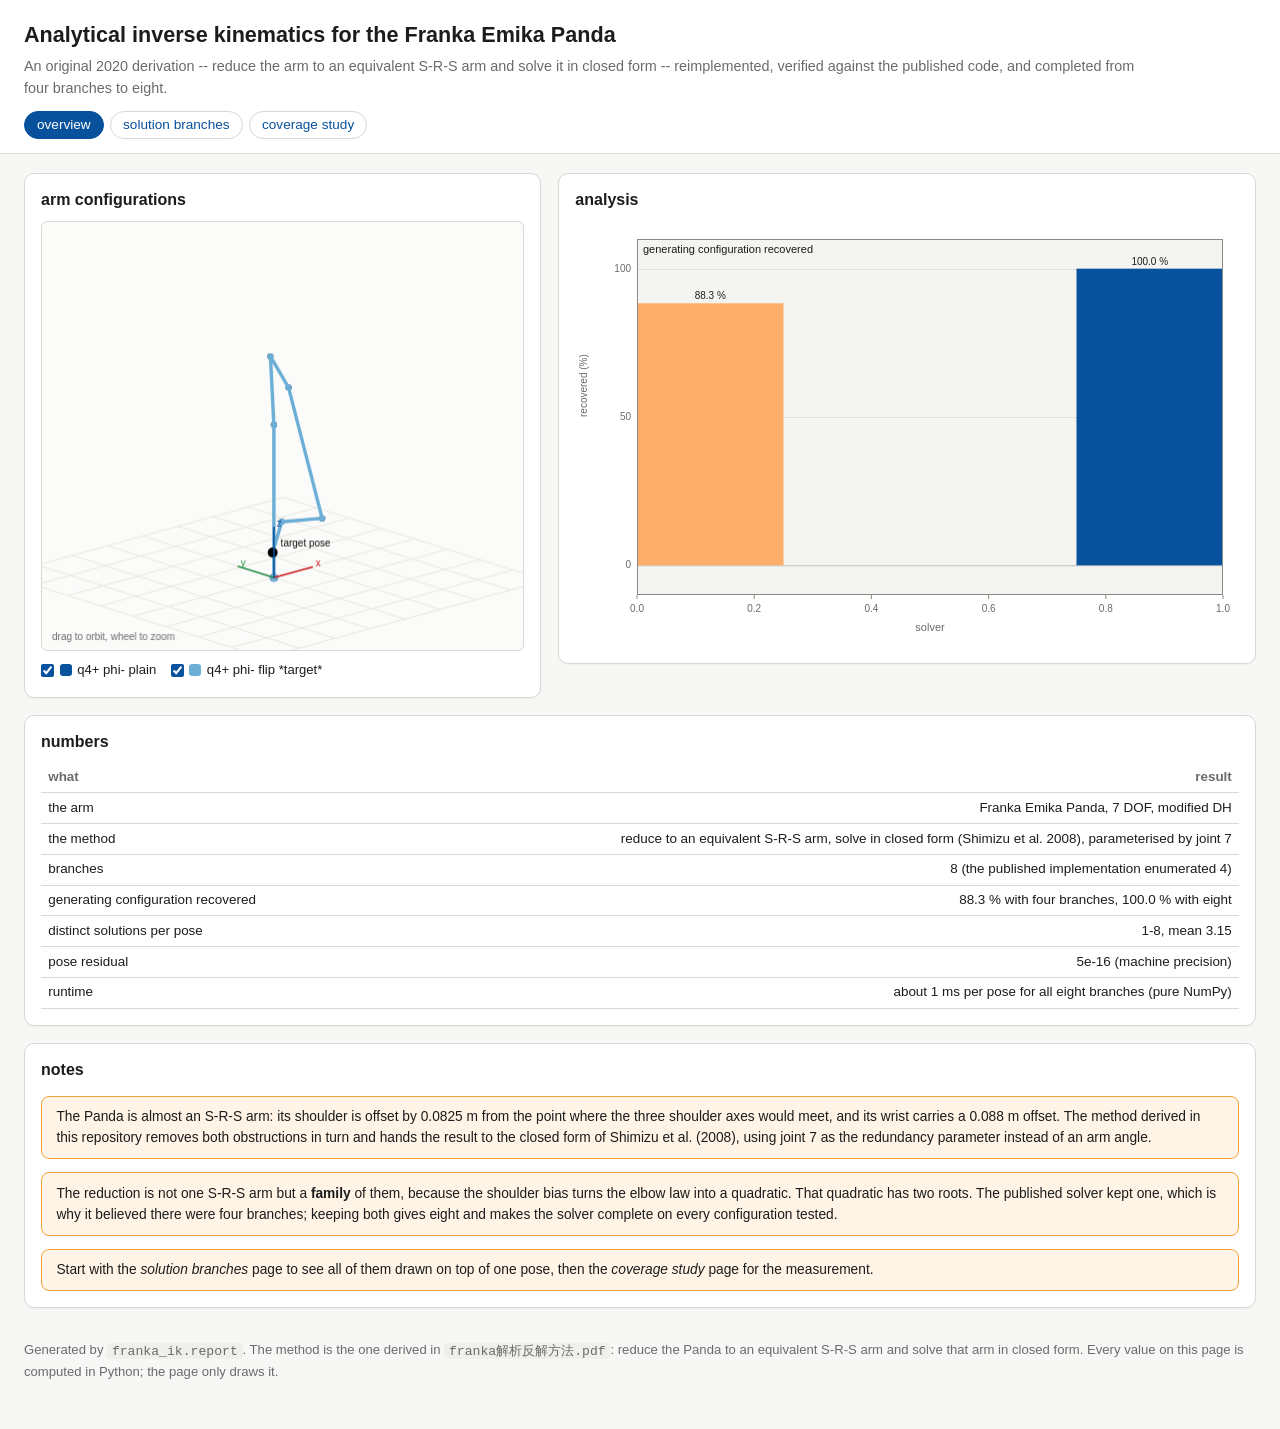
==== demos/index.html @ 283b618f "feat(demos): add interactive branch reports, and the study CLI Two things that make the finding visi" ====
<!DOCTYPE html>
<html lang="en">
<head>
<meta charset="utf-8">
<meta name="viewport" content="width=device-width, initial-scale=1">
<title>Analytical inverse kinematics for the Franka Emika Panda</title>
<style>
/* Interactive report styling for the franka_ik demos.
 *
 * Deliberately dependency-free and offline-safe: no web fonts, no CDN, no
 * framework.  The pages must open correctly straight from the file system.
 */

:root {
  --bg: #f7f7f5;
  --panel: #ffffff;
  --ink: #1c1c1c;
  --muted: #6b6b6b;
  --line: #d8d8d4;
  --accent: #08519c;
  --limit: #cb181d;
  --feasible: #c7e9c0;
  --infeasible: #e4e4e0;
  --warn-bg: #fff4e5;
  --warn-border: #f0a13a;
}

* { box-sizing: border-box; }

body {
  margin: 0;
  padding: 0 0 3rem;
  background: var(--bg);
  color: var(--ink);
  font-family: -apple-system, BlinkMacSystemFont, "Segoe UI", "Noto Sans CJK SC",
    "PingFang SC", "Microsoft YaHei", Roboto, Helvetica, Arial, sans-serif;
  font-size: 15px;
  line-height: 1.55;
}

header {
  background: var(--panel);
  border-bottom: 1px solid var(--line);
  padding: 1.1rem 1.5rem 0.9rem;
}

header h1 { margin: 0 0 0.25rem; font-size: 1.35rem; }
header p { margin: 0; color: var(--muted); font-size: 0.9rem; max-width: 70rem; }

nav.pages {
  margin-top: 0.7rem;
  display: flex;
  flex-wrap: wrap;
  gap: 0.4rem;
}

nav.pages a {
  text-decoration: none;
  color: var(--accent);
  border: 1px solid var(--line);
  border-radius: 999px;
  padding: 0.15rem 0.75rem;
  font-size: 0.85rem;
  background: var(--panel);
}

nav.pages a.current { background: var(--accent); color: #fff; border-color: var(--accent); }

main { padding: 1.2rem 1.5rem 0; max-width: 1500px; margin: 0 auto; }

.grid {
  display: grid;
  grid-template-columns: minmax(340px, 1fr) minmax(420px, 1.35fr);
  gap: 1.1rem;
  align-items: start;
}

@media (max-width: 1050px) { .grid { grid-template-columns: 1fr; } }

.card {
  background: var(--panel);
  border: 1px solid var(--line);
  border-radius: 10px;
  padding: 0.85rem 1rem 1rem;
  box-shadow: 0 1px 2px rgba(0, 0, 0, 0.04);
}

.card h2 { margin: 0 0 0.5rem; font-size: 1rem; }
.card h3 { margin: 0.9rem 0 0.35rem; font-size: 0.92rem; color: var(--muted); font-weight: 600; }

canvas { display: block; width: 100%; border-radius: 6px; }

canvas.scene { height: 430px; background: #fbfbfa; border: 1px solid var(--line); cursor: grab; }
canvas.scene:active { cursor: grabbing; }
canvas.chart { height: 260px; }
canvas.chart.tall { height: 420px; }
canvas.chart.xtall { height: 620px; }

.controls { display: flex; flex-wrap: wrap; align-items: center; gap: 0.6rem; margin-top: 0.7rem; }

.controls label { font-size: 0.85rem; color: var(--muted); }

input[type="range"] { flex: 1 1 220px; min-width: 160px; accent-color: var(--accent); }

button, select {
  font: inherit;
  font-size: 0.85rem;
  padding: 0.25rem 0.7rem;
  border-radius: 6px;
  border: 1px solid var(--line);
  background: var(--panel);
  color: var(--ink);
  cursor: pointer;
}

button.primary { background: var(--accent); border-color: var(--accent); color: #fff; }
button:hover { border-color: var(--accent); }

.readout {
  display: flex;
  flex-wrap: wrap;
  gap: 0.9rem;
  margin-top: 0.7rem;
  font-variant-numeric: tabular-nums;
  font-size: 0.85rem;
}

.readout div { background: #f2f4f7; border-radius: 6px; padding: 0.25rem 0.6rem; }
.readout b { color: var(--accent); font-weight: 600; }

table { border-collapse: collapse; width: 100%; font-size: 0.84rem; }
th, td { border-bottom: 1px solid var(--line); padding: 0.28rem 0.45rem; text-align: right; }
th:first-child, td:first-child { text-align: left; }
th { color: var(--muted); font-weight: 600; }
td.bad { color: var(--limit); font-weight: 600; }
td.psi { font-variant-numeric: tabular-nums; }

.note {
  background: var(--warn-bg);
  border: 1px solid var(--warn-border);
  border-radius: 8px;
  padding: 0.6rem 0.9rem;
  font-size: 0.86rem;
  margin: 0.8rem 0 0;
}

.note.ok { background: #eef7ee; border-color: #7cb87c; }
.note h3 { margin: 0 0 0.3rem; color: inherit; }
.note ul { margin: 0.3rem 0 0; padding-left: 1.1rem; }

.legend { display: flex; flex-wrap: wrap; gap: 0.75rem; font-size: 0.8rem; margin-top: 0.4rem; }
.legend span { display: inline-flex; align-items: center; gap: 0.3rem; }
.legend i { width: 14px; height: 3px; border-radius: 2px; display: inline-block; }
.legend i.band { height: 12px; opacity: 0.8; }

/* branch toggles: one checkbox per arm drawn in the 3D scene */
.branches { display: flex; flex-wrap: wrap; gap: 0.35rem 0.9rem; margin-top: 0.6rem; font-size: 0.82rem; }
.branches label { display: inline-flex; align-items: center; gap: 0.35rem; cursor: pointer; }
.branches i { width: 12px; height: 12px; border-radius: 3px; display: inline-block; }
.branches input { margin: 0; accent-color: var(--accent); }
.branches .dim { opacity: 0.45; }

footer { max-width: 1500px; margin: 2rem auto 0; padding: 0 1.5rem; color: var(--muted); font-size: 0.82rem; }
footer code { background: #efefec; padding: 0.05rem 0.3rem; border-radius: 4px; }

</style>
</head>
<body>
<header>
  <h1>Analytical inverse kinematics for the Franka Emika Panda</h1>
  <p>An original 2020 derivation -- reduce the arm to an equivalent S-R-S arm and solve it in closed form -- reimplemented, verified against the published code, and completed from four branches to eight.</p>
  <nav class="pages"><a href="index.html" class="current">overview</a><a href="branches.html">solution branches</a><a href="coverage.html">coverage study</a></nav>
</header>
<main>
  <div class="grid">
    <section class="card">
      <h2>arm configurations</h2>
      <canvas id="scene" class="scene"></canvas>
      <div id="branches" class="branches"></div>
    </section>
    <section class="card">
      <h2>analysis</h2>
      <canvas id="chart" class="chart tall"></canvas>
      <div id="legend" class="legend"></div>
    </section>
  </div>
  <section class="card" id="table-card" style="margin-top:1.1rem">
    <h2>numbers</h2>
    <div id="table"></div>
  </section>
  <section class="card" style="margin-top:1.1rem">
    <h2>notes</h2>
    <div id="notes"></div>
  </section>
</main>
<footer>
  Generated by <code>franka_ik.report</code>.  The method is the one derived in
  <code>franka&#35299;&#26512;&#21453;&#35299;&#26041;&#27861;.pdf</code>: reduce the Panda to an equivalent S-R-S arm and solve
  that arm in closed form.  Every value on this page is computed in Python; the
  page only draws it.
</footer>
<script>
window.FRANKA_IK_DATA = {"kind":"index","arms":[{"label":"q4+ phi- plain","color":"#08519c","points":[[0.0,0.0,0.0],[0.0,0.0,0.333],[0.0,0.0,0.333],[-0.160294,-0.161402,0.552343],[-0.167799,-0.224861,0.500162],[0.007313,-0.139279,0.159173],[0.007313,-0.139279,0.159173],[-0.071725,-0.100588,0.159245],[-0.043683,-0.043145,0.073437]],"qDeg":[-134.8026,46.0427,28.5213,-172.1903,103.3792,195.3297,35.1898],"poseError":4.996003610813204e-16,"withinLimits":true,"recoversTarget":false},{"label":"q4+ phi- flip","color":"#6baed6","points":[[0.0,0.0,0.0],[0.0,0.0,0.333],[0.0,0.0,0.333],[-0.160294,-0.161402,0.552343],[-0.167799,-0.224861,0.500162],[0.007313,-0.139279,0.159173],[0.007313,-0.139279,0.159173],[-0.071725,-0.100588,0.159245],[-0.043683,-0.043145,0.073437]],"qDeg":[45.1974,-46.0427,-151.4787,-172.1903,103.3792,195.3297,35.1898],"poseError":4.996003610813204e-16,"withinLimits":true,"recoversTarget":true}],"target":{"points":[[0.0,0.0,0.0],[0.0,0.0,0.333],[0.0,0.0,0.333],[-0.160294,-0.161402,0.552343],[-0.167799,-0.224861,0.500162],[0.007313,-0.139279,0.159173],[0.007313,-0.139279,0.159173],[-0.071725,-0.100588,0.159245],[-0.043683,-0.043145,0.073437]],"qDeg":[45.1974,-46.0427,-151.4787,-172.1903,103.3792,195.3297,35.1898]},"tool":[-0.043683,-0.043145,0.073437],"toggleArms":true,"panels":[{"title":"generating configuration recovered","yLabel":"recovered (%)","xLabel":"solver","xValues":[0.0,1.0],"barWidth":0.5,"bars":[{"x":0.0,"y":88.33,"label":"88.3 %","color":"#fdae6b"},{"x":1.0,"y":100.0,"label":"100.0 %","color":"#08519c"}],"markers":[]}],"table":{"headers":["what","result"],"rows":[["the arm","Franka Emika Panda, 7 DOF, modified DH"],["the method","reduce to an equivalent S-R-S arm, solve in closed form (Shimizu et al. 2008), parameterised by joint 7"],["branches","8 (the published implementation enumerated 4)"],["generating configuration recovered","88.3 % with four branches, 100.0 % with eight"],["distinct solutions per pose","1-8, mean 3.15"],["pose residual","5e-16 (machine precision)"],["runtime","about 1 ms per pose for all eight branches (pure NumPy)"]]},"notes":["The Panda is almost an S-R-S arm: its shoulder is offset by 0.0825 m from the point where the three shoulder axes would meet, and its wrist carries a 0.088 m offset. The method derived in this repository removes both obstructions in turn and hands the result to the closed form of Shimizu et al. (2008), using joint 7 as the redundancy parameter instead of an arm angle.","The reduction is not one S-R-S arm but a <b>family</b> of them, because the shoulder bias turns the elbow law into a quadratic. That quadratic has two roots. The published solver kept one, which is why it believed there were four branches; keeping both gives eight and makes the solver complete on every configuration tested.","Start with the <i>solution branches</i> page to see all of them drawn on top of one pose, then the <i>coverage study</i> page for the measurement."]};
</script>
<script>
/* Interactive renderer for the franka_ik HTML reports.
 *
 * The Python side computes everything and embeds it as `window.FRANKA_IK_DATA`.
 * This file only draws it: a 3D wireframe scene that can show several arm
 * configurations at once (one per solution branch, which is the whole point of
 * this repository), a general multi-panel 2D chart, and a table.
 *
 * No external dependency, no CDN, no network: the pages must open from disk.
 *
 * Data schema (angles in degrees, positions in metres):
 *
 *   title        string
 *   kind         "index" | "branches" | "coverage" | "tracking"
 *   arms         [{label, color, points: [[x,y,z] x 8], qDeg[7],
 *                  poseError, withinLimits, recoversTarget, dim?}]
 *   target       {points, qDeg} | null       the configuration the pose came from
 *   tool         [x, y, z] | null            the target pose position
 *   panels       see below
 *   table        {headers, rows}
 *   notes        string[]
 *   toggleArms   boolean                     offer per-arm visibility checkboxes
 *
 * Panel schema:
 *   {title, series: [{label, values, color?, dashed?}], xValues?, xLabel?,
 *    markers: [{x, label, color}], bands: [[lo, hi]], fixedY?: [lo, hi]}
 */

(function () {
  "use strict";

  var DATA = window.FRANKA_IK_DATA || {};
  var COLORS = ["#08519c", "#cb181d", "#238b45", "#f16913", "#6a51a3", "#0c7489", "#8c510a"];
  var GRID = "#e2e2de";
  var AXIS = "#8a8a85";
  var INK = "#1c1c1c";
  var MUTED = "#6b6b6b";
  var FEASIBLE_FILL = "rgba(199, 233, 192, 0.5)";

  // ------------------------------------------------------------------ //
  // canvas helpers
  // ------------------------------------------------------------------ //

  function setupCanvas(canvas) {
    var ratio = window.devicePixelRatio || 1;
    var rect = canvas.getBoundingClientRect();
    var width = Math.max(1, Math.round(rect.width));
    var height = Math.max(1, Math.round(rect.height));
    canvas.width = Math.round(width * ratio);
    canvas.height = Math.round(height * ratio);
    var ctx = canvas.getContext("2d");
    ctx.setTransform(ratio, 0, 0, ratio, 0, 0);
    ctx.clearRect(0, 0, width, height);
    return { ctx: ctx, width: width, height: height };
  }

  function text(ctx, str, x, y, opts) {
    opts = opts || {};
    ctx.save();
    ctx.font = (opts.size || 11) + "px -apple-system, Segoe UI, Roboto, sans-serif";
    ctx.fillStyle = opts.color || INK;
    ctx.textAlign = opts.align || "left";
    ctx.textBaseline = opts.baseline || "alphabetic";
    if (opts.rotate) {
      ctx.translate(x, y);
      ctx.rotate(opts.rotate);
      ctx.fillText(str, 0, 0);
    } else {
      ctx.fillText(str, x, y);
    }
    ctx.restore();
  }

  function niceTicks(min, max, count) {
    if (!(max > min)) { return [min]; }
    var span = max - min;
    var rawStep = span / Math.max(1, count);
    var magnitude = Math.pow(10, Math.floor(Math.log(rawStep) / Math.LN10));
    var candidates = [1, 2, 2.5, 5, 10];
    var step = magnitude * 10;
    for (var i = 0; i < candidates.length; i += 1) {
      if (magnitude * candidates[i] >= rawStep) { step = magnitude * candidates[i]; break; }
    }
    var ticks = [];
    var first = Math.ceil(min / step) * step;
    for (var v = first; v <= max + step * 1e-6; v += step) {
      ticks.push(Math.abs(v) < step * 1e-6 ? 0 : v);
    }
    return ticks;
  }

  function isNum(value) {
    return typeof value === "number" && isFinite(value);
  }

  // ------------------------------------------------------------------ //
  // multi-panel chart
  // ------------------------------------------------------------------ //

  function drawChart(canvas, data) {
    var view = setupCanvas(canvas);
    var ctx = view.ctx;
    var panels = data.panels || [];
    if (!panels.length) { return; }

    var padLeft = 62;
    var padRight = 16;
    var padTop = 18;
    var padBottom = 46;
    var gap = 28;
    var plotWidth = view.width - padLeft - padRight;
    var plotHeight = (view.height - padTop - padBottom - gap * (panels.length - 1)) / panels.length;
    if (plotWidth < 40 || plotHeight < 30) { return; }

    panels.forEach(function (panel, index) {
      var top = padTop + index * (plotHeight + gap);
      var bottom = top + plotHeight;

      var xs = panel.xValues || [];
      var xMin = xs.length ? xs[0] : 0;
      var xMax = xs.length ? xs[xs.length - 1] : 1;
      var xTicks = niceTicks(xMin, xMax, 8);
      var tickStep = xTicks.length > 1 ? xTicks[1] - xTicks[0] : (xMax - xMin);
      function xOf(value) { return padLeft + ((value - xMin) / (xMax - xMin)) * plotWidth; }

      var yMin = Infinity;
      var yMax = -Infinity;
      if (panel.bars) {
        panel.bars.forEach(function (bar) { yMin = Math.min(yMin, 0, bar.y); yMax = Math.max(yMax, 0, bar.y); });
      }
      (panel.series || []).forEach(function (series) {
        series.values.forEach(function (value) {
          if (!isNum(value)) { return; }
          yMin = Math.min(yMin, value);
          yMax = Math.max(yMax, value);
        });
      });
      if (!isFinite(yMin) || !isFinite(yMax)) { yMin = -1; yMax = 1; }
      if (panel.fixedY) { yMin = panel.fixedY[0]; yMax = panel.fixedY[1]; }
      var span = yMax - yMin;
      if (span < 1e-12) { span = 1; }
      yMin -= span * 0.1;
      yMax += span * 0.1;
      function yOf(value) { return bottom - ((value - yMin) / (yMax - yMin)) * plotHeight; }

      ctx.fillStyle = "#f4f4f1";
      ctx.fillRect(padLeft, top, plotWidth, plotHeight);
      (panel.bands || []).forEach(function (band) {
        ctx.fillStyle = FEASIBLE_FILL;
        var left = xOf(band[0]);
        ctx.fillRect(left, top, xOf(band[1]) - left, plotHeight);
      });

      ctx.strokeStyle = GRID;
      ctx.lineWidth = 1;
      var yTicks = niceTicks(yMin, yMax, 4);
      ctx.beginPath();
      yTicks.forEach(function (value) {
        ctx.moveTo(padLeft, Math.round(yOf(value)) + 0.5);
        ctx.lineTo(padLeft + plotWidth, Math.round(yOf(value)) + 0.5);
      });
      ctx.stroke();
      yTicks.forEach(function (value) {
        text(ctx, value.toFixed(Math.abs(yMax - yMin) < 4 ? 2 : 0), padLeft - 6, yOf(value) + 3,
             { align: "right", size: 10, color: MUTED });
      });

      ctx.strokeStyle = "#c8c8c2";
      ctx.beginPath();
      ctx.moveTo(padLeft, yOf(0) + 0.5);
      ctx.lineTo(padLeft + plotWidth, yOf(0) + 0.5);
      ctx.stroke();

      // optional bar series, for the coverage and histogram panels
      (panel.bars || []).forEach(function (bar, barIndex) {
        var half = 0.5 * (panel.barWidth || 0.6);
        // clamp: a bar centred on the first or last sample would otherwise
        // stick out of the plot area by half its width
        var left = Math.max(padLeft, Math.min(xOf(bar.x - half), padLeft + plotWidth));
        var right = Math.max(padLeft, Math.min(xOf(bar.x + half), padLeft + plotWidth));
        var topY = yOf(bar.y);
        var zeroY = yOf(0);
        ctx.fillStyle = bar.color || COLORS[barIndex % COLORS.length];
        ctx.fillRect(left, Math.min(topY, zeroY), right - left, Math.abs(zeroY - topY));
        if (bar.label) {
          text(ctx, bar.label, 0.5 * (left + right), topY - 4,
               { align: "center", size: 10, color: INK });
        }
      });

      (panel.series || []).forEach(function (series, seriesIndex) {
        ctx.strokeStyle = series.color || COLORS[seriesIndex % COLORS.length];
        ctx.lineWidth = series.width || 1.8;
        if (series.dashed) { ctx.setLineDash([6, 4]); }
        ctx.beginPath();
        var started = false;
        xs.forEach(function (x, i) {
          var value = series.values[i];
          if (!isNum(value)) { started = false; return; }
          var px = xOf(x);
          var py = yOf(value);
          if (!started) { ctx.moveTo(px, py); started = true; } else { ctx.lineTo(px, py); }
        });
        ctx.stroke();
        ctx.setLineDash([]);
      });

      (panel.markers || []).forEach(function (marker, markerIndex) {
        // a marker can be off scale, e.g. tan(theta4/2) as theta4 approaches
        // 180 degrees; pin it to the edge instead of drawing outside the canvas
        var raw = xOf(marker.x);
        var pinned = Math.max(padLeft + 2, Math.min(raw, padLeft + plotWidth - 2));
        ctx.strokeStyle = marker.color || "#08519c";
        ctx.setLineDash([3, 3]);
        ctx.beginPath();
        ctx.moveTo(pinned, top);
        ctx.lineTo(pinned, bottom);
        ctx.stroke();
        ctx.setLineDash([]);
        if (marker.label) {
          var above = raw < padLeft + plotWidth * 0.5;
          text(ctx, marker.label,
               pinned + (above ? 4 : -4),
               top + 12 + 13 * markerIndex,
               { size: 10, color: marker.color, align: above ? "left" : "right" });
        }
      });

      ctx.strokeStyle = AXIS;
      ctx.lineWidth = 1;
      ctx.strokeRect(padLeft + 0.5, top + 0.5, plotWidth - 1, plotHeight - 1);
      text(ctx, panel.title || "", padLeft + 6, top + 14, { size: 11 });
      if (panel.yLabel) {
        text(ctx, panel.yLabel, 12, top + plotHeight / 2,
             { size: 10, color: MUTED, rotate: -Math.PI / 2 });
      }

      if (index === panels.length - 1) {
        ctx.strokeStyle = AXIS;
        ctx.beginPath();
        xTicks.forEach(function (value) {
          ctx.moveTo(xOf(value), bottom);
          ctx.lineTo(xOf(value), bottom + 4);
        });
        ctx.stroke();
        xTicks.forEach(function (value) {
          var decimals = tickStep < 0.1 ? 2 : (tickStep < 1 ? 1 : 0);
          text(ctx, value.toFixed(decimals), xOf(value), bottom + 17,
               { align: "center", size: 10, color: MUTED });
        });
        text(ctx, panel.xLabel || "", padLeft + plotWidth / 2, bottom + 36,
             { align: "center", size: 11, color: MUTED });
      }
    });

    drawLegend(panels);
  }

  function drawLegend(panels) {
    var host = document.getElementById("legend");
    if (!host) { return; }
    host.innerHTML = "";
    var seen = {};
    panels.forEach(function (panel) {
      (panel.series || []).forEach(function (series, seriesIndex) {
        if (!series.label || seen[series.label]) { return; }
        seen[series.label] = true;
        var span = document.createElement("span");
        var swatch = document.createElement("i");
        swatch.style.background = series.color || COLORS[seriesIndex % COLORS.length];
        span.appendChild(swatch);
        span.appendChild(document.createTextNode(series.label));
        host.appendChild(span);
      });
    });
  }

  // ------------------------------------------------------------------ //
  // 3D scene: several arm configurations at once
  // ------------------------------------------------------------------ //

  function Scene(canvas) {
    this.canvas = canvas;
    this.yaw = -0.75;
    this.pitch = 0.30;
    this.zoom = 1.0;
    this.dragging = false;
    this.lastX = 0;
    this.lastY = 0;
    this.visible = {};
    this.bounds = null;
    this.hidden = {};
    this.attach();
  }

  Scene.prototype.attach = function () {
    var self = this;
    this.canvas.addEventListener("mousedown", function (event) {
      self.dragging = true;
      self.lastX = event.clientX;
      self.lastY = event.clientY;
    });
    window.addEventListener("mouseup", function () { self.dragging = false; });
    window.addEventListener("mousemove", function (event) {
      if (!self.dragging) { return; }
      self.yaw += (event.clientX - self.lastX) * 0.01;
      self.pitch += (event.clientY - self.lastY) * 0.01;
      self.pitch = Math.max(-1.45, Math.min(1.45, self.pitch));
      self.lastX = event.clientX;
      self.lastY = event.clientY;
      self.render();
    });
    this.canvas.addEventListener("wheel", function (event) {
      event.preventDefault();
      self.zoom *= event.deltaY < 0 ? 1.08 : 1 / 1.08;
      self.zoom = Math.max(0.35, Math.min(4, self.zoom));
      self.render();
    }, { passive: false });
    window.addEventListener("resize", function () { self.render(); });
  };

  Scene.prototype.setHidden = function (index, hidden) {
    this.hidden[index] = hidden;
    this.render();
  };

  /** Bounding box and auto-fit scale over everything that may be drawn. */
  Scene.prototype.fit = function (view) {
    if (!this.bounds) {
      var min = [Infinity, Infinity, Infinity];
      var max = [-Infinity, -Infinity, -Infinity];
      var collections = (DATA.arms || []).map(function (arm) { return arm.points; });
      if (DATA.target) { collections.push(DATA.target.points); }
      collections.forEach(function (frames) {
        (frames || []).forEach(function (point) {
          for (var axis = 0; axis < 3; axis += 1) {
            if (!isNum(point[axis])) { continue; }
            if (point[axis] < min[axis]) { min[axis] = point[axis]; }
            if (point[axis] > max[axis]) { max[axis] = point[axis]; }
          }
        });
      });
      var centre = [0, 0, 0];
      var extent = 0.2;
      for (var axis2 = 0; axis2 < 3; axis2 += 1) {
        if (!isFinite(min[axis2]) || !isFinite(max[axis2])) { min[axis2] = -0.5; max[axis2] = 0.5; }
        centre[axis2] = 0.5 * (min[axis2] + max[axis2]);
        extent = Math.max(extent, max[axis2] - min[axis2]);
      }
      this.bounds = { centre: centre, extent: extent };
    }
    var span = Math.min(view.width, view.height) * 0.62;
    return {
      centre: this.bounds.centre,
      extent: this.bounds.extent,
      scale: (span / this.bounds.extent) * this.zoom,
    };
  };

  Scene.prototype.project = function (point, view, centre, scale) {
    var cy = Math.cos(this.yaw), sy = Math.sin(this.yaw);
    var cp = Math.cos(this.pitch), sp = Math.sin(this.pitch);
    var x = point[0] - centre[0];
    var y = point[1] - centre[1];
    var z = point[2] - centre[2];
    var x1 = x * cy + y * sy;
    var y1 = -x * sy + y * cy;
    var y2 = y1 * cp - z * sp;
    var z2 = y1 * sp + z * cp;
    return [view.width / 2 + x1 * scale, view.height * 0.58 - z2 * scale, y2];
  };

  Scene.prototype.render = function () {
    var view = setupCanvas(this.canvas);
    var ctx = view.ctx;
    var fit = this.fit(view);
    var centre = fit.centre;
    var scale = fit.scale;

    // ground grid at z = 0
    var gridHalf = Math.max(0.4, fit.extent * 0.6);
    ctx.strokeStyle = "#e6e6e0";
    ctx.lineWidth = 1;
    ctx.beginPath();
    for (var g = -gridHalf; g <= gridHalf * 1.001; g += gridHalf / 4) {
      var a = this.project([g, -gridHalf, 0], view, centre, scale);
      var b = this.project([g, gridHalf, 0], view, centre, scale);
      ctx.moveTo(a[0], a[1]); ctx.lineTo(b[0], b[1]);
      var c = this.project([-gridHalf, g, 0], view, centre, scale);
      var d = this.project([gridHalf, g, 0], view, centre, scale);
      ctx.moveTo(c[0], c[1]); ctx.lineTo(d[0], d[1]);
    }
    ctx.stroke();

    var self = this;

    function drawChain(points, color, width, alpha, dash) {
      var projected = points.map(function (point) {
        return self.project(point, view, centre, scale);
      });
      ctx.strokeStyle = color;
      ctx.globalAlpha = alpha;
      ctx.lineWidth = width;
      ctx.lineJoin = "round";
      if (dash) { ctx.setLineDash(dash); }
      ctx.beginPath();
      ctx.moveTo(projected[0][0], projected[0][1]);
      for (var i = 1; i < projected.length; i += 1) {
        ctx.lineTo(projected[i][0], projected[i][1]);
      }
      ctx.stroke();
      ctx.setLineDash([]);
      projected.forEach(function (point, index) {
        ctx.fillStyle = color;
        ctx.beginPath();
        ctx.arc(point[0], point[1], index === 0 ? 4 : 3, 0, Math.PI * 2);
        ctx.fill();
      });
      ctx.globalAlpha = 1;
    }

    // the configuration the pose came from, drawn first as a reference
    if (DATA.target) {
      drawChain(DATA.target.points, "#111111", 1.4, 0.85, [6, 5]);
    }

    // one polyline per branch
    (DATA.arms || []).forEach(function (arm, index) {
      if (self.hidden[index]) { return; }
      drawChain(arm.points, arm.color || COLORS[index % COLORS.length],
                arm.recoversTarget ? 3.4 : 2.0,
                arm.recoversTarget ? 1.0 : 0.62, null);
    });

    // the target tool position
    if (DATA.tool) {
      var tip = this.project(DATA.tool, view, centre, scale);
      ctx.fillStyle = "#000000";
      ctx.beginPath();
      ctx.arc(tip[0], tip[1], 5, 0, Math.PI * 2);
      ctx.fill();
      text(ctx, "target pose", tip[0] + 8, tip[1] - 6, { size: 10, color: "#111111" });
    }

    // world axes at the origin
    var origin = this.project([0, 0, 0], view, centre, scale);
    var axisLength = Math.max(0.08, fit.extent * 0.2);
    [["x", "#cb181d", [axisLength, 0, 0]], ["y", "#238b45", [0, axisLength, 0]],
     ["z", "#08519c", [0, 0, axisLength]]].forEach(function (axis) {
      var tip2 = self.project(axis[2], view, centre, scale);
      ctx.strokeStyle = axis[1];
      ctx.lineWidth = 1.6;
      ctx.beginPath();
      ctx.moveTo(origin[0], origin[1]);
      ctx.lineTo(tip2[0], tip2[1]);
      ctx.stroke();
      text(ctx, axis[0], tip2[0] + 3, tip2[1], { size: 10, color: axis[1] });
    });

    text(ctx, "drag to orbit, wheel to zoom", 10, view.height - 10, { size: 10, color: MUTED });
  };

  // ------------------------------------------------------------------ //
  // page wiring
  // ------------------------------------------------------------------ //

  function buildTable(host, table) {
    if (!table || !table.rows || !table.rows.length) { return; }
    var html = "<table><thead><tr>";
    table.headers.forEach(function (header) { html += "<th>" + header + "</th>"; });
    html += "</tr></thead><tbody>";
    table.rows.forEach(function (row) {
      html += "<tr>";
      row.forEach(function (cell) {
        var cls = "";
        if (typeof cell === "string" && cell.indexOf("!") === 0) { cls = ' class="bad"'; cell = cell.slice(1); }
        html += "<td" + cls + ">" + cell + "</td>";
      });
      html += "</tr>";
    });
    html += "</tbody></table>";
    host.innerHTML = html;
  }

  function buildNotes(host, notes) {
    if (!notes || !notes.length) { return; }
    host.innerHTML = notes.map(function (note) {
      var ok = note.indexOf("OK:") === 0;
      return '<div class="note' + (ok ? " ok" : "") + '">' + note.replace(/^OK:\s*/, "") + "</div>";
    }).join("");
  }

  function buildBranchToggles(host, scene) {
    if (!host || !DATA.toggleArms || !DATA.arms) { return; }
    host.innerHTML = "";
    DATA.arms.forEach(function (arm, index) {
      var label = document.createElement("label");
      var box = document.createElement("input");
      box.type = "checkbox";
      box.checked = true;
      box.addEventListener("change", function () { scene.setHidden(index, !box.checked); });
      var swatch = document.createElement("i");
      swatch.style.background = arm.color || COLORS[index % COLORS.length];
      label.appendChild(box);
      label.appendChild(swatch);
      label.appendChild(document.createTextNode(
        arm.label + (arm.recoversTarget ? "  *target*" : "")
      ));
      host.appendChild(label);
    });
  }

  function main() {
    var sceneCanvas = document.getElementById("scene");
    var chartCanvas = document.getElementById("chart");
    var scene = sceneCanvas ? new Scene(sceneCanvas) : null;
    if (scene) { scene.render(); }
    if (chartCanvas) { drawChart(chartCanvas, DATA); }
    buildTable(document.getElementById("table"), DATA.table);
    buildNotes(document.getElementById("notes"), DATA.notes);
    buildBranchToggles(document.getElementById("branches"), scene);

    window.addEventListener("resize", function () {
      if (scene) { scene.render(); }
      if (chartCanvas) { drawChart(chartCanvas, DATA); }
    });
  }

  if (document.readyState === "loading") {
    document.addEventListener("DOMContentLoaded", main);
  } else {
    main();
  }
})();

</script>
</body>
</html>
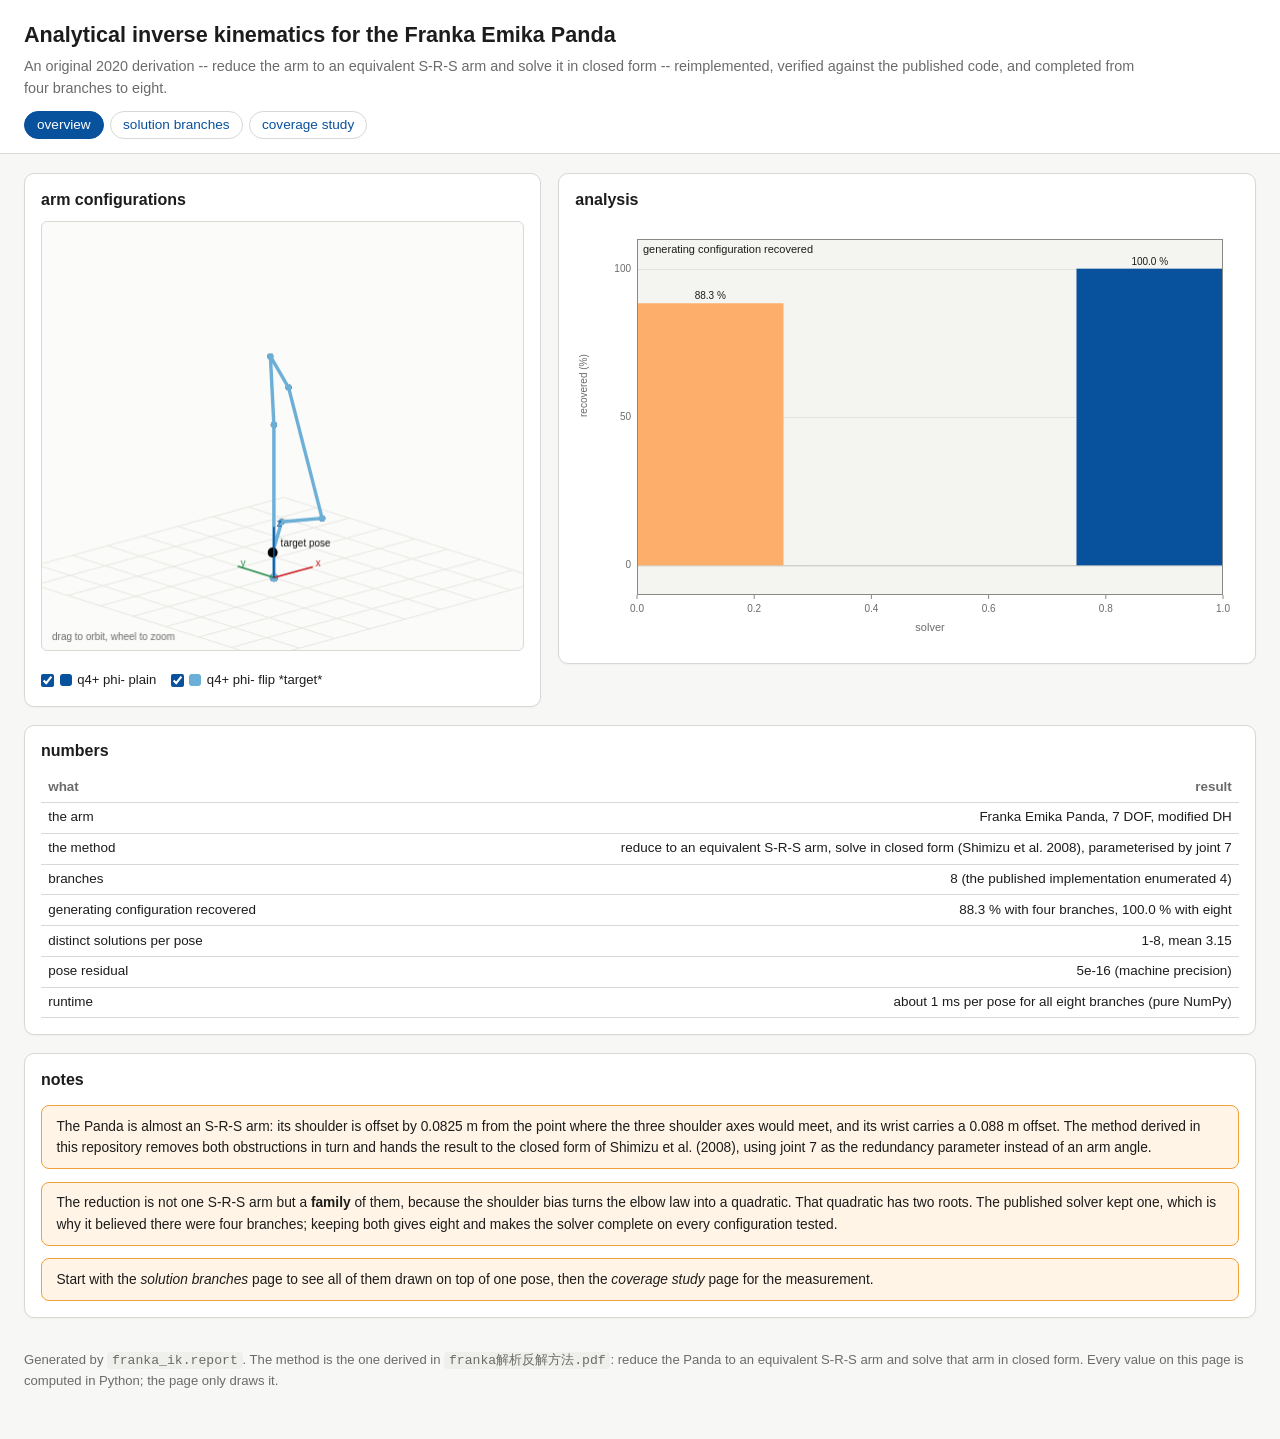
==== commit 09690135: "feat(demos): scrub joint 7 on the branch page, coloured by elbow root The HTML pages had no motion: " ====
--- a/demos/index.html
+++ b/demos/index.html
@@ -162,6 +162,41 @@
 
 footer { max-width: 1500px; margin: 2rem auto 0; padding: 0 1.5rem; color: var(--muted); font-size: 0.82rem; }
 footer code { background: #efefec; padding: 0.05rem 0.3rem; border-radius: 4px; }
+
+/* The joint-7 scrubber on the branches page: a slider, a play button and a label.
+   The browser has no solver -- the frames are pre-computed and embedded -- so this
+   only selects among them. */
+.motion {
+  display: flex;
+  align-items: center;
+  gap: 0.6rem;
+  margin-top: 0.6rem;
+}
+.motion input[type="range"] {
+  flex: 1 1 auto;
+  min-width: 8rem;
+  accent-color: #08519c;
+}
+.motion button {
+  font: inherit;
+  padding: 0.15rem 0.7rem;
+  border: 1px solid #cfcfc8;
+  border-radius: 5px;
+  background: #fbfbf8;
+  cursor: pointer;
+}
+.motion button:hover { background: #f1f1ec; }
+.motion-label {
+  font-variant-numeric: tabular-nums;
+  color: #6b6b63;
+  font-size: 0.85rem;
+  white-space: nowrap;
+}
+.motion-readout {
+  margin: 0.25rem 0 0;
+  color: #6b6b63;
+  font-size: 0.82rem;
+}
 
 </style>
 </head>
@@ -176,6 +211,8 @@
     <section class="card">
       <h2>arm configurations</h2>
       <canvas id="scene" class="scene"></canvas>
+      <div id="motion" class="motion"></div>
+      <p id="motion-readout" class="motion-readout"></p>
       <div id="branches" class="branches"></div>
     </section>
     <section class="card">
@@ -533,7 +570,7 @@
     if (!this.bounds) {
       var min = [Infinity, Infinity, Infinity];
       var max = [-Infinity, -Infinity, -Infinity];
-      var collections = (DATA.arms || []).map(function (arm) { return arm.points; });
+      var collections = motionArms().map(function (arm) { return arm.points; });
       if (DATA.target) { collections.push(DATA.target.points); }
       collections.forEach(function (frames) {
         (frames || []).forEach(function (point) {
@@ -629,7 +666,7 @@
     }
 
     // one polyline per branch
-    (DATA.arms || []).forEach(function (arm, index) {
+    motionArms().forEach(function (arm, index) {
       if (self.hidden[index]) { return; }
       drawChain(arm.points, arm.color || COLORS[index % COLORS.length],
                 arm.recoversTarget ? 3.4 : 2.0,
@@ -714,6 +751,95 @@
     });
   }
 
+  // ------------------------------------------------------------------ //
+  // motion track: scrub joint 7 through pre-computed frames
+  // ------------------------------------------------------------------ //
+  var frame = 0;
+
+  /** The arms to draw: the scrubbed frame when there is one, else the page's own. */
+  function motionArms() {
+    var motion = DATA.motion;
+    if (!motion || !motion.parts || !motion.parts.length) { return DATA.arms || []; }
+    return motion.parts[Math.max(0, Math.min(frame, motion.parts.length - 1))];
+  }
+
+  /** One line describing the scrubbed frame. */
+  function motionReadout() {
+    var arms = motionArms();
+    var targets = arms.filter(function (arm) { return arm.recoversTarget; });
+    var published = targets.filter(function (arm) {
+      return arm.label.indexOf("q4+") === 0;
+    });
+    return "this frame: " + arms.length + " in-limit configuration(s); "
+      + targets.length + " of them the generating one, "
+      + published.length + " of those on the published '+' elbow root";
+  }
+
+  /**
+   * The joint-7 scrubber: a slider over the pre-computed frames and a play button.
+   *
+   * The browser cannot solve the closed form, so the sweep is pre-computed by
+   * ``franka_ik.report`` and embedded; moving the slider selects a frame and the 3D
+   * view and the readout follow.  The table and the quadratic panel deliberately do
+   * *not* follow: they describe the page's own joint 7, which the caption says.
+   */
+  function buildMotion(host, scene, readout) {
+    var motion = DATA.motion;
+    if (!host || !motion || !motion.parts || motion.parts.length < 2) { return null; }
+    host.innerHTML = "";
+
+    var slider = document.createElement("input");
+    slider.type = "range";
+    slider.min = "0";
+    slider.max = String(motion.parts.length - 1);
+    slider.step = "1";
+    slider.value = String(motion.index || 0);
+    slider.id = "q7";
+    frame = Number(slider.value);
+
+    var label = document.createElement("span");
+    label.className = "motion-label";
+
+    var play = document.createElement("button");
+    play.type = "button";
+    play.textContent = "play";
+
+    var timer = null;
+    function paint() {
+      label.textContent = "joint 7 = " + motion.q7Deg[frame].toFixed(2) + " deg, "
+        + motionArms().length + " configuration(s)";
+      if (readout) { readout.textContent = motionReadout(); }
+    }
+    function apply() {
+      scene.render();
+      paint();
+    }
+    slider.addEventListener("input", function () {
+      frame = Number(slider.value);
+      apply();
+    });
+    play.addEventListener("click", function () {
+      if (timer) {
+        window.clearInterval(timer);
+        timer = null;
+        play.textContent = "play";
+        return;
+      }
+      play.textContent = "pause";
+      timer = window.setInterval(function () {
+        frame = (frame + 1) % motion.parts.length;
+        slider.value = String(frame);
+        apply();
+      }, 320);
+    });
+
+    host.appendChild(slider);
+    host.appendChild(play);
+    host.appendChild(label);
+    paint();
+    return { slider: slider, play: play, label: label };
+  }
+
   function main() {
     var sceneCanvas = document.getElementById("scene");
     var chartCanvas = document.getElementById("chart");
@@ -722,6 +848,8 @@
     if (chartCanvas) { drawChart(chartCanvas, DATA); }
     buildTable(document.getElementById("table"), DATA.table);
     buildNotes(document.getElementById("notes"), DATA.notes);
+    var motionHost = document.getElementById("motion");
+    if (motionHost) { buildMotion(motionHost, scene, document.getElementById("motion-readout")); }
     buildBranchToggles(document.getElementById("branches"), scene);
 
     window.addEventListener("resize", function () {
